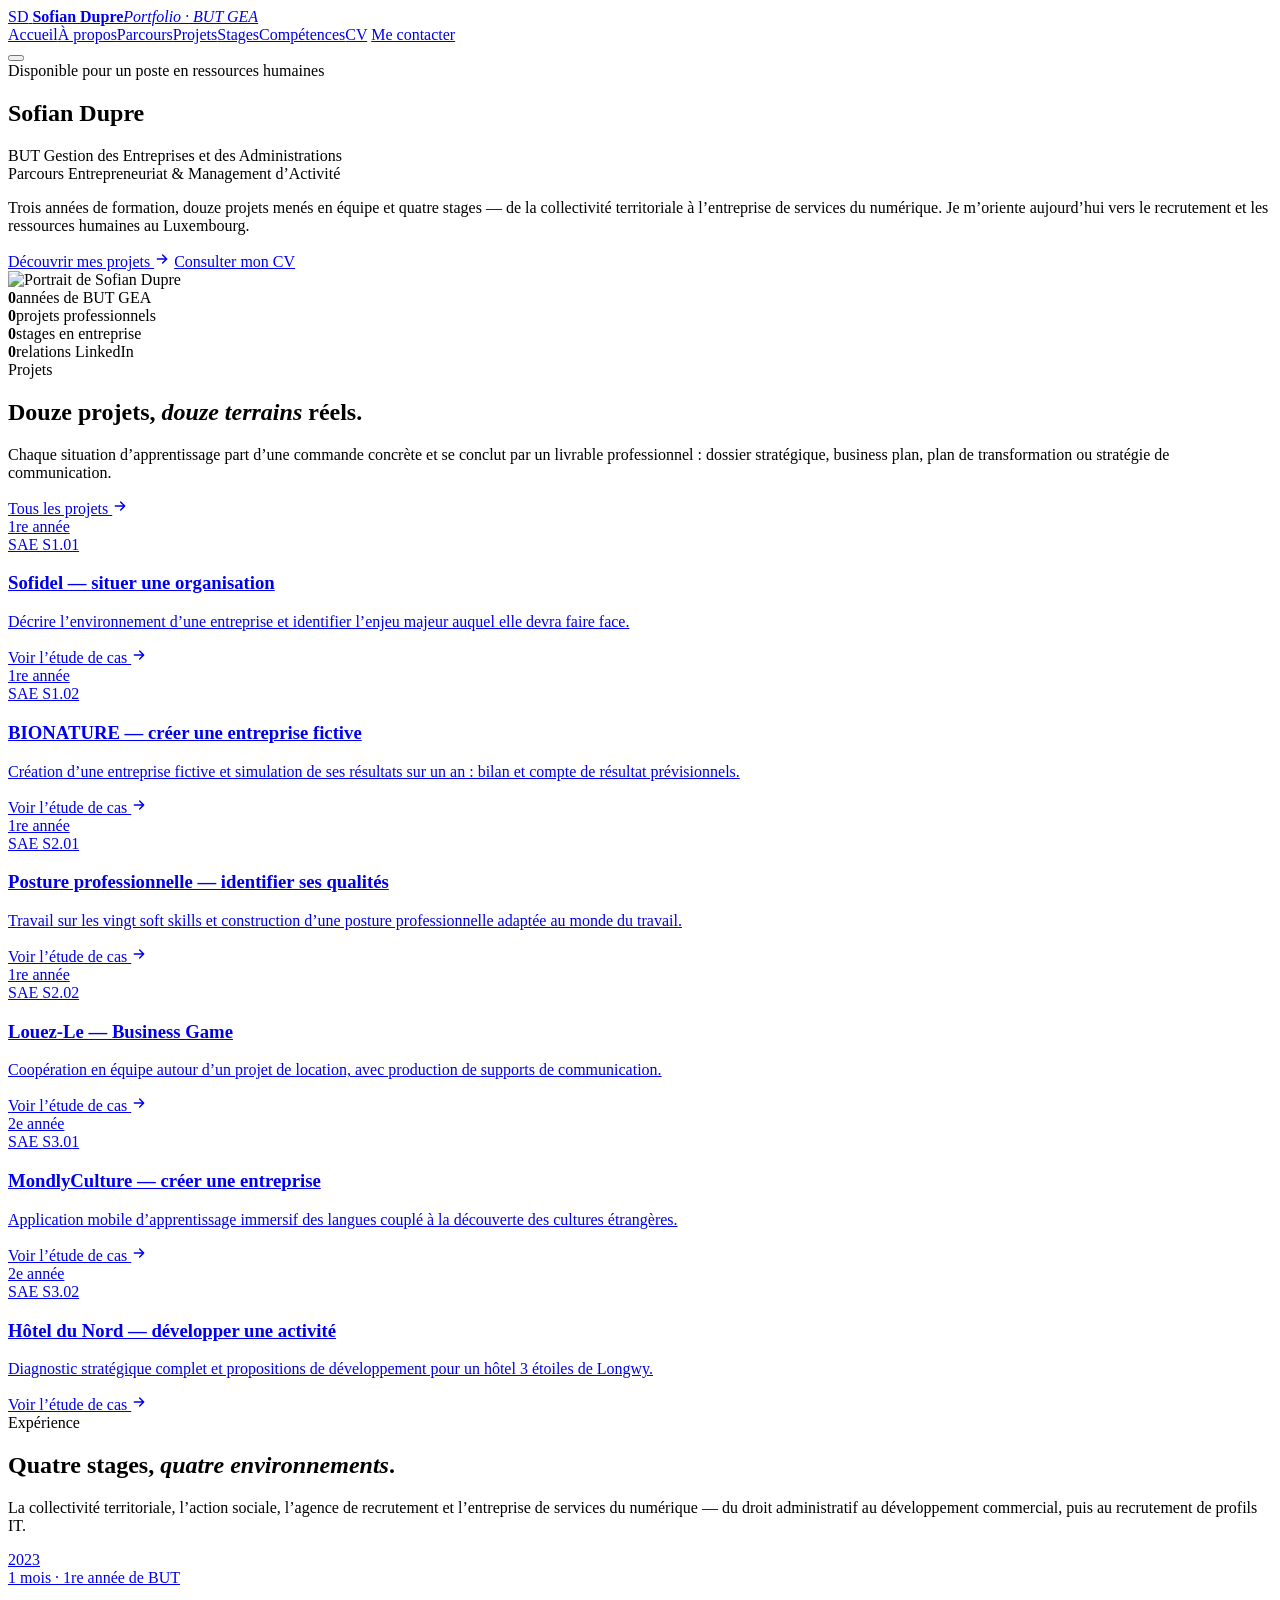
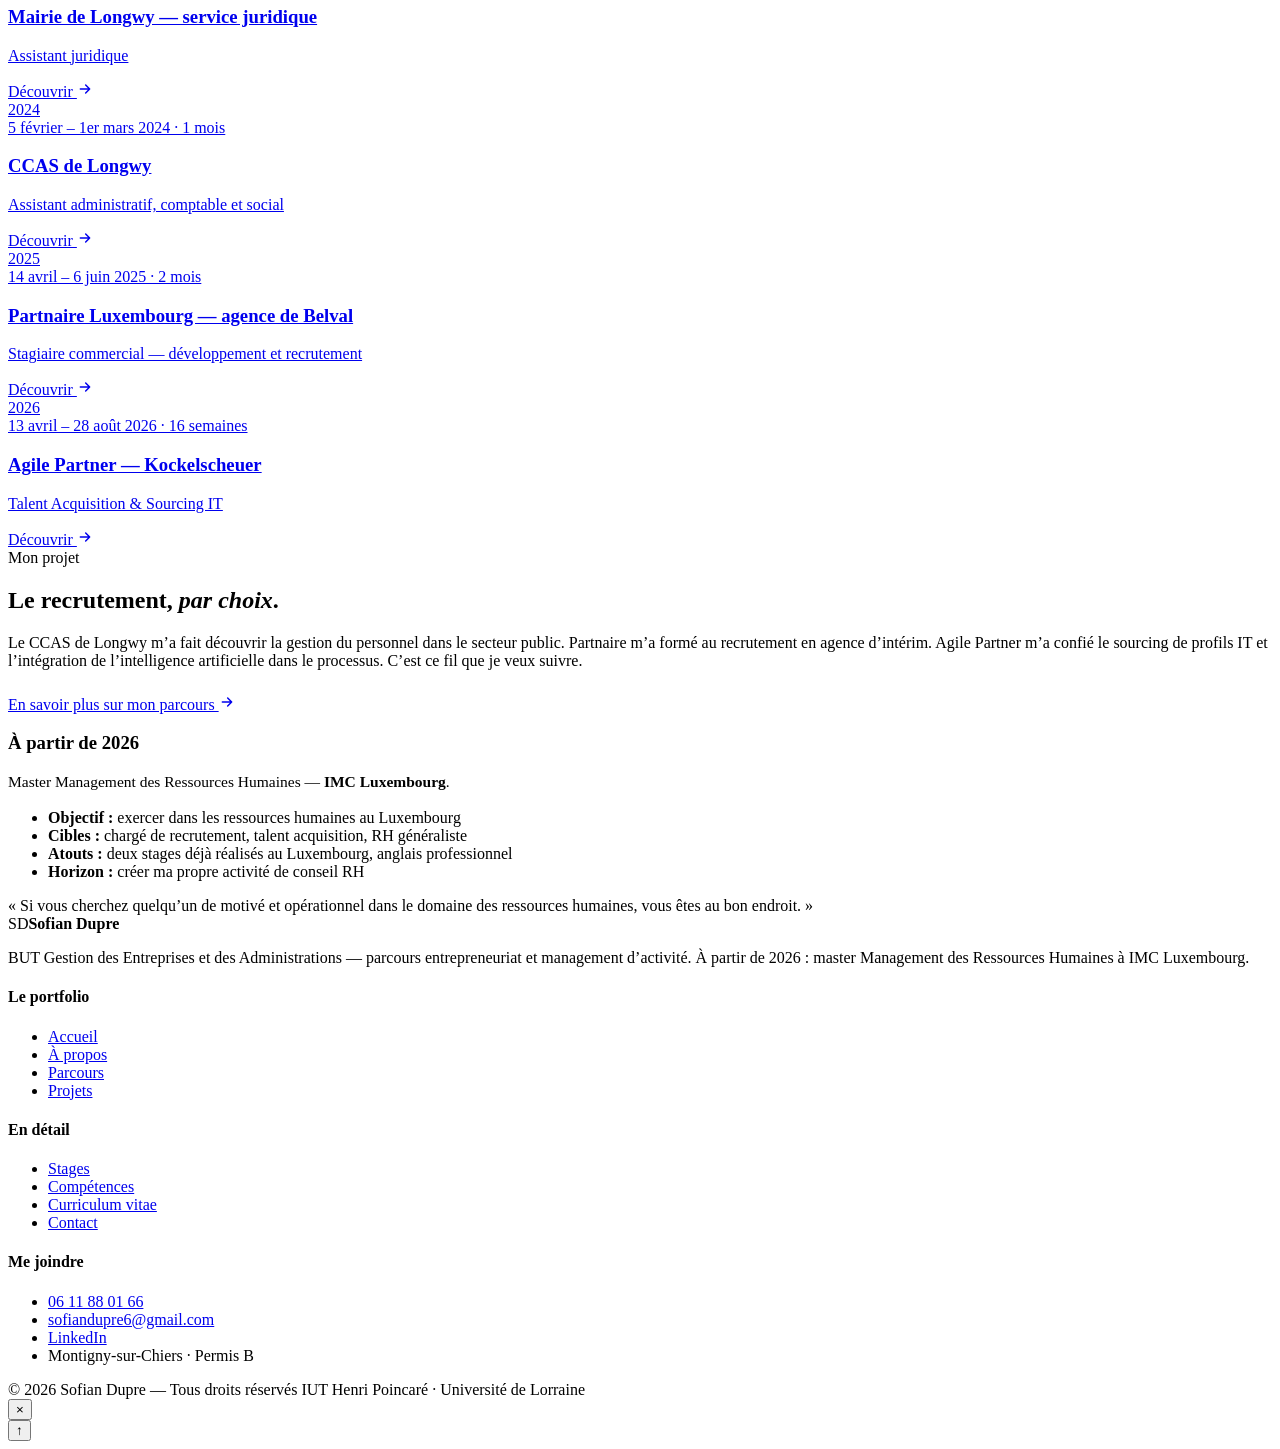
==== index.html @ 9243a303 "Add files via upload" ====
<!DOCTYPE html>
<html lang="fr">
<head>
<meta charset="utf-8">
<meta name="viewport" content="width=device-width,initial-scale=1">
<title>Portfolio · Sofian Dupre</title>
<meta name="description" content="Portfolio de Sofian Dupre — BUT GEA, parcours GEMA. Douze projets, quatre stages, et une orientation vers les ressources humaines au Luxembourg.">
<meta name="author" content="Sofian Dupre">
<meta property="og:title" content="Portfolio · Sofian Dupre">
<meta property="og:description" content="Portfolio de Sofian Dupre — BUT GEA, parcours GEMA. Douze projets, quatre stages, et une orientation vers les ressources humaines au Luxembourg.">
<meta property="og:type" content="website">
<link rel="stylesheet" href="assets/css/style.css">
<link rel="icon" href="data:image/svg+xml,<svg xmlns='http://www.w3.org/2000/svg' viewBox='0 0 64 64'><rect width='64' height='64' rx='14' fill='%2310233F'/><text x='32' y='42' font-family='Arial' font-size='28' font-weight='bold' fill='white' text-anchor='middle'>SD</text></svg>">
</head>
<body>

<header>
  <div class="wrap nav">
    <a class="brand" href="index.html">
      <span class="mono">SD</span>
      <span class="txt"><b>Sofian Dupre</b><i>Portfolio · BUT GEA</i></span>
    </a>
    <nav class="menu" aria-label="Navigation principale">
      <a href="index.html" class="active">Accueil</a><a href="a-propos.html">À propos</a><a href="parcours.html">Parcours</a><a href="projets.html">Projets</a><a href="stages.html">Stages</a><a href="competences.html">Compétences</a><a href="cv.html">CV</a>
      <a class="btn primary" href="contact.html">Me contacter</a>
    </nav>
    <button class="burger" aria-label="Ouvrir le menu" aria-expanded="false">
      <i></i><i></i><i></i></button>
  </div>
</header>

<main>

<section class="hero">
  <div class="wrap">
    <div class="hero-grid">
      <div>
        <span class="pill"><span class="dot"></span>Disponible pour un poste en ressources humaines</span>
        <h1>Sofian <span>Dupre</span></h1>
        <p class="role">BUT Gestion des Entreprises et des Administrations<br>
          Parcours Entrepreneuriat &amp; Management d’Activité</p>
        <p class="pitch">Trois années de formation, douze projets menés en équipe et quatre stages —
          de la collectivité territoriale à l’entreprise de services du numérique. Je m’oriente
          aujourd’hui vers le recrutement et les ressources humaines au Luxembourg.</p>
        <div class="cta">
          <a class="btn primary" href="projets.html">Découvrir mes projets <svg width="16" height="16" viewBox="0 0 24 24" fill="none" stroke="currentColor" stroke-width="2.2" stroke-linecap="round" stroke-linejoin="round"><path d="M5 12h14M13 6l6 6-6 6"/></svg></a>
          <a class="btn ghost" href="cv.html">Consulter mon CV</a>
        </div>
      </div>
      <div class="portrait rv"><img src="assets/img/photo_2026.jpg" alt="Portrait de Sofian Dupre"></div>
    </div>

    <div class="hero-facts rv">
      <div class="fact"><b data-count="3">0</b><span>années de BUT GEA</span></div>
      <div class="fact"><b data-count="12">0</b><span>projets professionnels</span></div>
      <div class="fact"><b data-count="4">0</b><span>stages en entreprise</span></div>
      <div class="fact"><b data-count="3500" data-suffix="+">0</b><span>relations LinkedIn</span></div>
    </div>
  </div>
</section>

<section class="soft">
  <div class="wrap">
    <div class="head-row">
      <div>
        <span class="eyebrow">Projets</span>
        <h2 class="title">Douze projets, <em>douze terrains</em> réels.</h2>
        <p class="lead">Chaque situation d’apprentissage part d’une commande concrète et se
          conclut par un livrable professionnel : dossier stratégique, business plan, plan de
          transformation ou stratégie de communication.</p>
      </div>
      <a class="btn ghost" href="projets.html">Tous les projets <svg width="16" height="16" viewBox="0 0 24 24" fill="none" stroke="currentColor" stroke-width="2.2" stroke-linecap="round" stroke-linejoin="round"><path d="M5 12h14M13 6l6 6-6 6"/></svg></a>
    </div>
    <div class="grid g3"><a class="card rv" href="projets/sofidel.html"><div class="ph fit"><span class="tag">1re année</span><img src="assets/img/sofidel_t.jpg" alt="" loading="lazy"></div><div class="bd"><div class="kk">SAE S1.01</div><h3>Sofidel — situer une organisation</h3><p>Décrire l’environnement d’une entreprise et identifier l’enjeu majeur auquel elle devra faire face.</p><span class="more">Voir l’étude de cas <svg width="16" height="16" viewBox="0 0 24 24" fill="none" stroke="currentColor" stroke-width="2.2" stroke-linecap="round" stroke-linejoin="round"><path d="M5 12h14M13 6l6 6-6 6"/></svg></span></div></a><a class="card rv" href="projets/bionature.html"><div class="ph fit"><span class="tag">1re année</span><img src="assets/img/bilan_actif_t.jpg" alt="" loading="lazy"></div><div class="bd"><div class="kk">SAE S1.02</div><h3>BIONATURE — créer une entreprise fictive</h3><p>Création d’une entreprise fictive et simulation de ses résultats sur un an : bilan et compte de résultat prévisionnels.</p><span class="more">Voir l’étude de cas <svg width="16" height="16" viewBox="0 0 24 24" fill="none" stroke="currentColor" stroke-width="2.2" stroke-linecap="round" stroke-linejoin="round"><path d="M5 12h14M13 6l6 6-6 6"/></svg></span></div></a><a class="card rv" href="projets/posture.html"><div class="ph"><span class="tag">1re année</span><img src="assets/img/soft_skills_t.jpg" alt="" loading="lazy"></div><div class="bd"><div class="kk">SAE S2.01</div><h3>Posture professionnelle — identifier ses qualités</h3><p>Travail sur les vingt soft skills et construction d’une posture professionnelle adaptée au monde du travail.</p><span class="more">Voir l’étude de cas <svg width="16" height="16" viewBox="0 0 24 24" fill="none" stroke="currentColor" stroke-width="2.2" stroke-linecap="round" stroke-linejoin="round"><path d="M5 12h14M13 6l6 6-6 6"/></svg></span></div></a><a class="card rv" href="projets/louezle.html"><div class="ph"><span class="tag">1re année</span><img src="assets/img/louezle_fr_t.jpg" alt="" loading="lazy"></div><div class="bd"><div class="kk">SAE S2.02</div><h3>Louez-Le — Business Game</h3><p>Coopération en équipe autour d’un projet de location, avec production de supports de communication.</p><span class="more">Voir l’étude de cas <svg width="16" height="16" viewBox="0 0 24 24" fill="none" stroke="currentColor" stroke-width="2.2" stroke-linecap="round" stroke-linejoin="round"><path d="M5 12h14M13 6l6 6-6 6"/></svg></span></div></a><a class="card rv" href="projets/mondly.html"><div class="ph fit"><span class="tag">2e année</span><img src="assets/img/mondly_logo_t.jpg" alt="" loading="lazy"></div><div class="bd"><div class="kk">SAE S3.01</div><h3>MondlyCulture — créer une entreprise</h3><p>Application mobile d’apprentissage immersif des langues couplé à la découverte des cultures étrangères.</p><span class="more">Voir l’étude de cas <svg width="16" height="16" viewBox="0 0 24 24" fill="none" stroke="currentColor" stroke-width="2.2" stroke-linecap="round" stroke-linejoin="round"><path d="M5 12h14M13 6l6 6-6 6"/></svg></span></div></a><a class="card rv" href="projets/hotel.html"><div class="ph"><span class="tag">2e année</span><img src="assets/img/hotel_nord_t.jpg" alt="" loading="lazy"></div><div class="bd"><div class="kk">SAE S3.02</div><h3>Hôtel du Nord — développer une activité</h3><p>Diagnostic stratégique complet et propositions de développement pour un hôtel 3 étoiles de Longwy.</p><span class="more">Voir l’étude de cas <svg width="16" height="16" viewBox="0 0 24 24" fill="none" stroke="currentColor" stroke-width="2.2" stroke-linecap="round" stroke-linejoin="round"><path d="M5 12h14M13 6l6 6-6 6"/></svg></span></div></a></div>
  </div>
</section>

<section>
  <div class="wrap">
    <span class="eyebrow">Expérience</span>
    <h2 class="title">Quatre stages, <em>quatre environnements</em>.</h2>
    <p class="lead">La collectivité territoriale, l’action sociale, l’agence de recrutement et
      l’entreprise de services du numérique — du droit administratif au développement commercial,
      puis au recrutement de profils IT.</p>
    <div class="grid g4"><a class="card rv" href="stages/mairie.html"><div class="ph"><span class="tag">2023</span><img src="assets/img/stage_mairie_t.jpg" alt="" loading="lazy"></div><div class="bd"><div class="kk">1 mois · 1re année de BUT</div><h3>Mairie de Longwy — service juridique</h3><p>Assistant juridique</p><span class="more">Découvrir <svg width="16" height="16" viewBox="0 0 24 24" fill="none" stroke="currentColor" stroke-width="2.2" stroke-linecap="round" stroke-linejoin="round"><path d="M5 12h14M13 6l6 6-6 6"/></svg></span></div></a><a class="card rv" href="stages/ccas.html"><div class="ph"><span class="tag">2024</span><img src="assets/img/stage_ccas_t.jpg" alt="" loading="lazy"></div><div class="bd"><div class="kk">5 février – 1er mars 2024 · 1 mois</div><h3>CCAS de Longwy</h3><p>Assistant administratif, comptable et social</p><span class="more">Découvrir <svg width="16" height="16" viewBox="0 0 24 24" fill="none" stroke="currentColor" stroke-width="2.2" stroke-linecap="round" stroke-linejoin="round"><path d="M5 12h14M13 6l6 6-6 6"/></svg></span></div></a><a class="card rv" href="stages/partnaire.html"><div class="ph"><span class="tag">2025</span><img src="assets/img/stage_partnaire_hd_t.jpg" alt="" loading="lazy"></div><div class="bd"><div class="kk">14 avril – 6 juin 2025 · 2 mois</div><h3>Partnaire Luxembourg — agence de Belval</h3><p>Stagiaire commercial — développement et recrutement</p><span class="more">Découvrir <svg width="16" height="16" viewBox="0 0 24 24" fill="none" stroke="currentColor" stroke-width="2.2" stroke-linecap="round" stroke-linejoin="round"><path d="M5 12h14M13 6l6 6-6 6"/></svg></span></div></a><a class="card rv" href="stages/agile.html"><div class="ph"><span class="tag">2026</span><img src="assets/img/stage_agile_t.jpg" alt="" loading="lazy"></div><div class="bd"><div class="kk">13 avril – 28 août 2026 · 16 semaines</div><h3>Agile Partner — Kockelscheuer</h3><p>Talent Acquisition &amp; Sourcing IT</p><span class="more">Découvrir <svg width="16" height="16" viewBox="0 0 24 24" fill="none" stroke="currentColor" stroke-width="2.2" stroke-linecap="round" stroke-linejoin="round"><path d="M5 12h14M13 6l6 6-6 6"/></svg></span></div></a></div>
  </div>
</section>

<section class="soft">
  <div class="wrap">
    <div class="grid g2" style="align-items:center;gap:56px">
      <div class="rv">
        <span class="eyebrow">Mon projet</span>
        <h2 class="title">Le recrutement, <em>par choix</em>.</h2>
        <p class="lead" style="margin-bottom:24px">Le CCAS de Longwy m’a fait découvrir la gestion
          du personnel dans le secteur public. Partnaire m’a formé au recrutement en agence
          d’intérim. Agile Partner m’a confié le sourcing de profils IT et l’intégration de
          l’intelligence artificielle dans le processus. C’est ce fil que je veux suivre.</p>
        <a class="btn primary" href="a-propos.html">En savoir plus sur mon parcours <svg width="16" height="16" viewBox="0 0 24 24" fill="none" stroke="currentColor" stroke-width="2.2" stroke-linecap="round" stroke-linejoin="round"><path d="M5 12h14M13 6l6 6-6 6"/></svg></a>
      </div>
      <div class="panel rv">
        <h3>À partir de 2026</h3>
        <p style="font-size:15.5px;margin-bottom:18px">Master Management des Ressources Humaines
          — <b>IMC Luxembourg</b>.</p>
        <ul class="list">
          <li><b>Objectif :</b> exercer dans les ressources humaines au Luxembourg</li>
          <li><b>Cibles :</b> chargé de recrutement, talent acquisition, RH généraliste</li>
          <li><b>Atouts :</b> deux stages déjà réalisés au Luxembourg, anglais professionnel</li>
          <li><b>Horizon :</b> créer ma propre activité de conseil RH</li>
        </ul>
      </div>
    </div>
    <div class="quote rv">« Si vous cherchez quelqu’un de motivé et opérationnel dans le
      domaine des ressources humaines, vous êtes au bon endroit. »</div>
  </div>
</section>
</main>

<footer>
  <div class="wrap">
    <div class="fgrid">
      <div>
        <div class="fb"><span class="mono">SD</span><b>Sofian Dupre</b></div>
        <p>BUT Gestion des Entreprises et des Administrations — parcours entrepreneuriat et
           management d’activité. À partir de 2026 : master Management des Ressources Humaines
           à IMC Luxembourg.</p>
      </div>
      <div><h4>Le portfolio</h4><ul>
        <li><a href="index.html">Accueil</a></li>
        <li><a href="a-propos.html">À propos</a></li>
        <li><a href="parcours.html">Parcours</a></li>
        <li><a href="projets.html">Projets</a></li></ul></div>
      <div><h4>En détail</h4><ul>
        <li><a href="stages.html">Stages</a></li>
        <li><a href="competences.html">Compétences</a></li>
        <li><a href="cv.html">Curriculum vitae</a></li>
        <li><a href="contact.html">Contact</a></li></ul></div>
      <div><h4>Me joindre</h4><ul>
        <li><a href="tel:+33611880166">06 11 88 01 66</a></li>
        <li><a href="mailto:sofiandupre6@gmail.com">sofiandupre6@gmail.com</a></li>
        <li><a href="https://www.linkedin.com/in/dupresofian" target="_blank"
               rel="noopener">LinkedIn</a></li>
        <li>Montigny-sur-Chiers · Permis B</li></ul></div>
    </div>
    <div class="fbot">
      <span>© <span id="year">2026</span> Sofian Dupre — Tous droits réservés</span>
      <span>IUT Henri Poincaré · Université de Lorraine</span>
    </div>
  </div>
</footer>

<div id="lb" role="dialog" aria-label="Visionneuse">
  <button class="x" aria-label="Fermer">×</button><img alt="" hidden><div class="cap"></div>
</div>
<button id="top" aria-label="Haut de page">↑</button>
<script src="assets/js/main.js"></script>
</body>
</html>
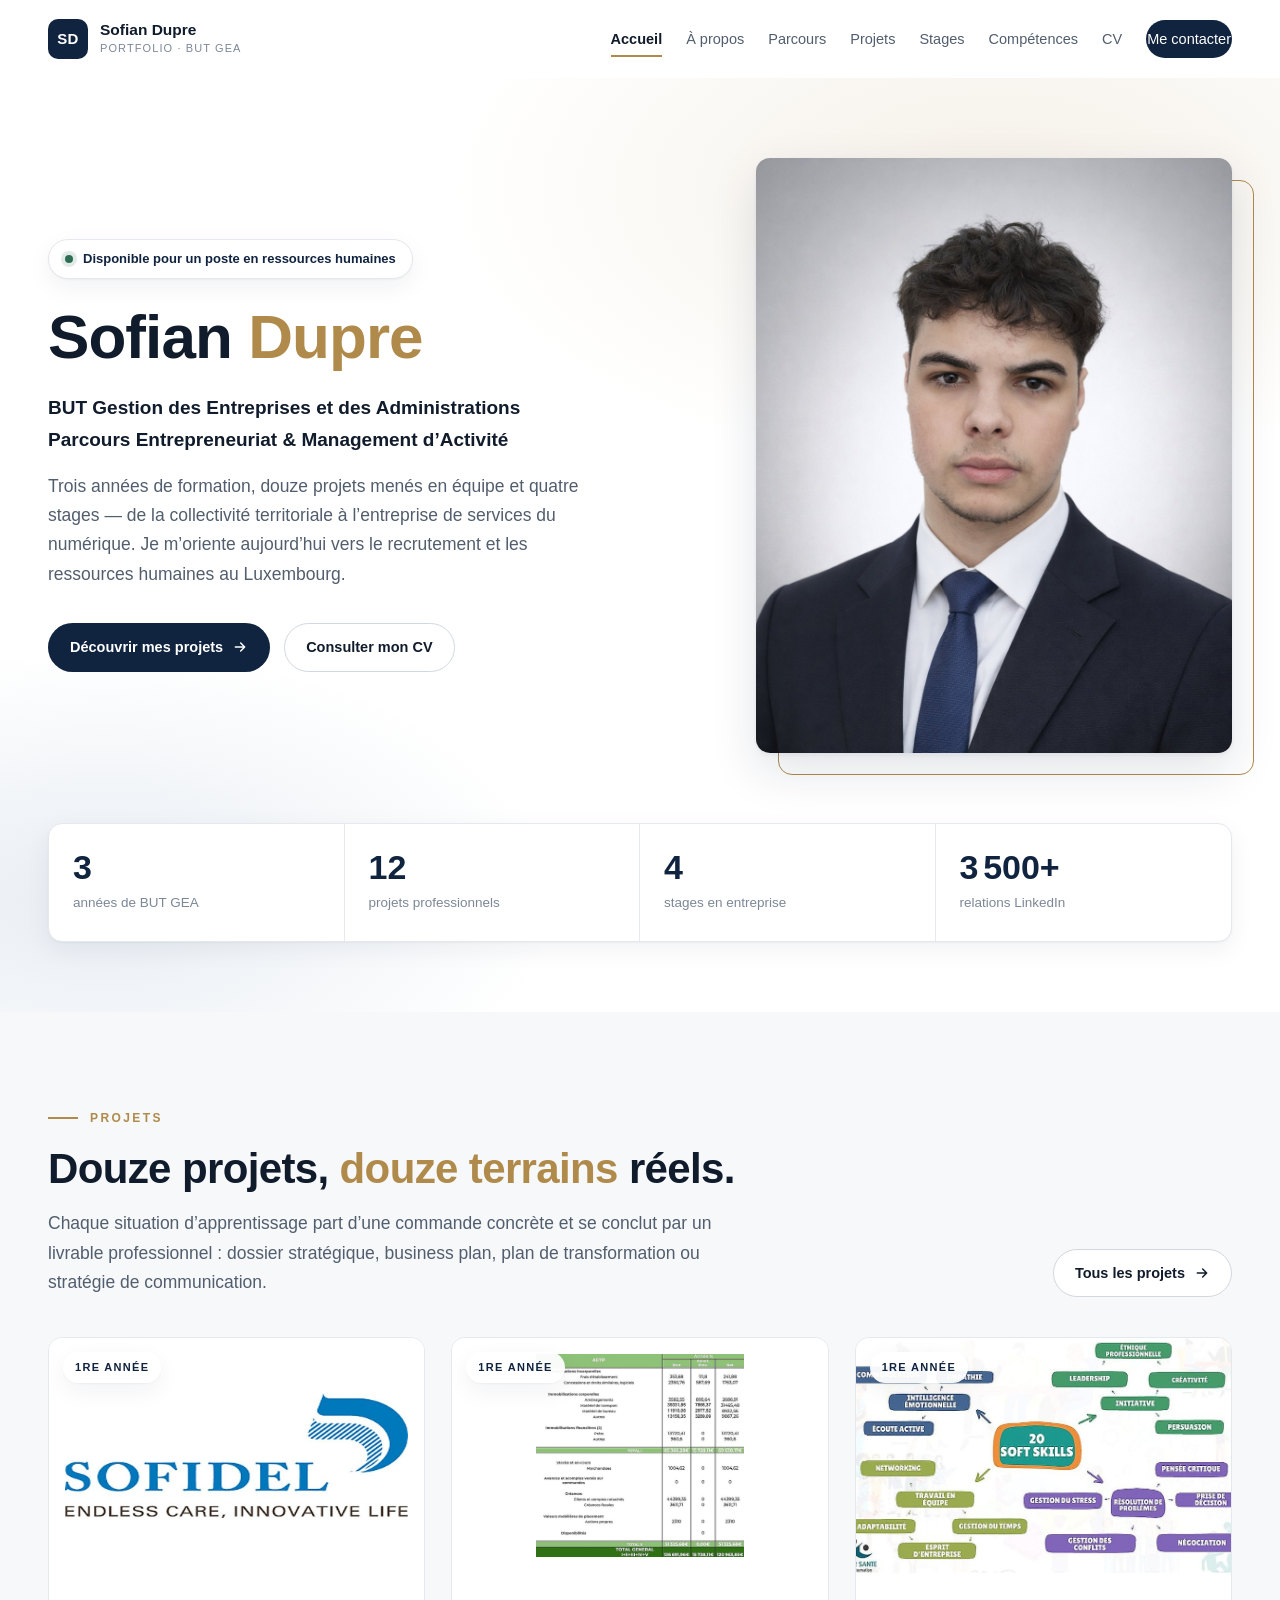
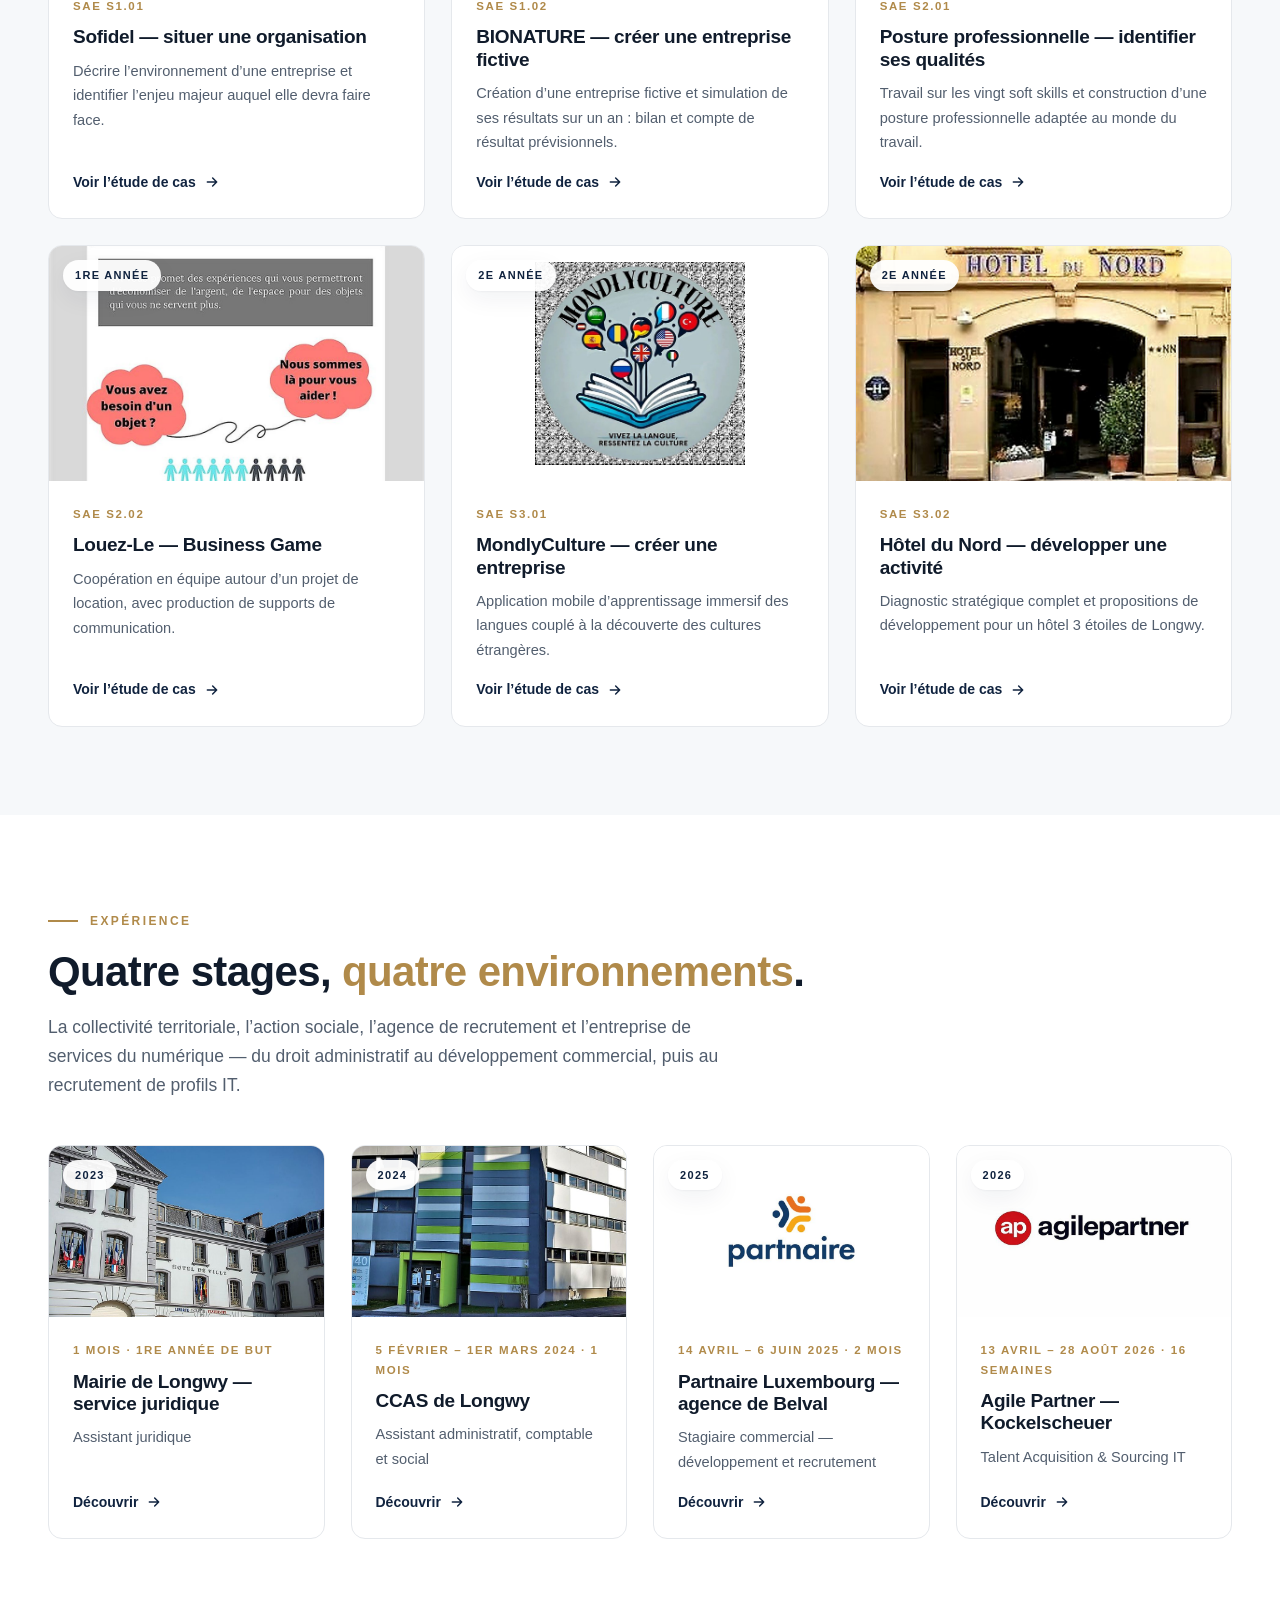
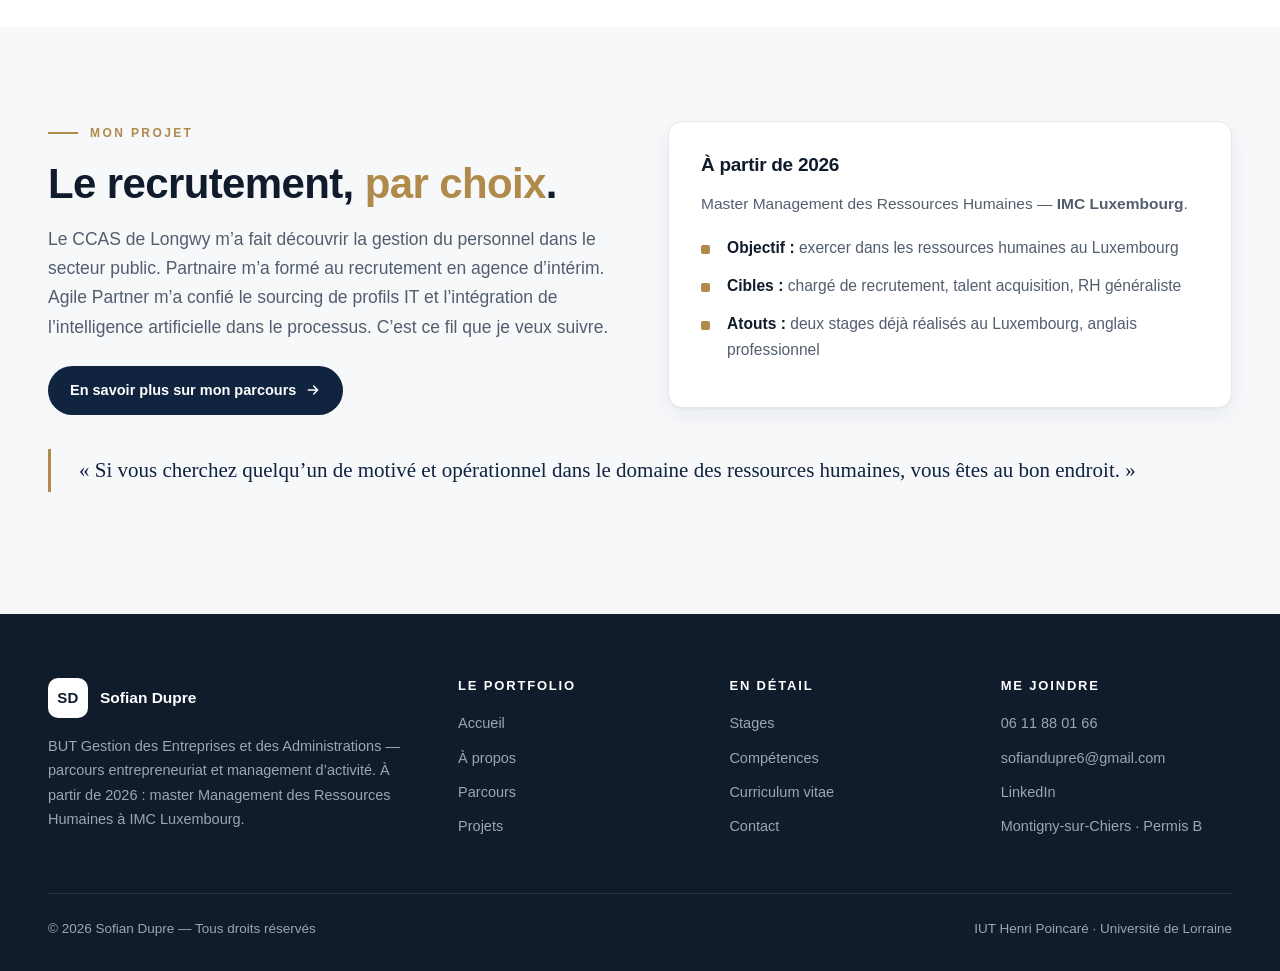
==== commit f5ad628c: "Add files via upload" ====
--- a/index.html
+++ b/index.html
@@ -106,7 +106,6 @@
           <li><b>Objectif :</b> exercer dans les ressources humaines au Luxembourg</li>
           <li><b>Cibles :</b> chargé de recrutement, talent acquisition, RH généraliste</li>
           <li><b>Atouts :</b> deux stages déjà réalisés au Luxembourg, anglais professionnel</li>
-          <li><b>Horizon :</b> créer ma propre activité de conseil RH</li>
         </ul>
       </div>
     </div>
--- a/assets/css/style.css
+++ b/assets/css/style.css
@@ -0,0 +1,331 @@
+/* =========================================================================
+   Sofian Dupre — portfolio · feuille de styles
+   ========================================================================= */
+:root{
+  --navy:#10233F; --navy-2:#1B3557; --gold:#B08A4A; --gold-2:#C9A469;
+  --ink:#101B2B; --body:#525E6E; --mute:#7C8797;
+  --line:#E5E8EC; --line-2:#D3D8DF;
+  --bg:#FFFFFF; --soft:#F6F8FA; --soft-2:#EFF2F6;
+  --c-blue:#1D4E89; --c-green:#2C6E54; --c-red:#8E3B33; --c-plum:#4A4270;
+  --c-gold:#8A6B2F; --c-teal:#1F5A6E;
+  --sans:"Inter","Segoe UI",-apple-system,BlinkMacSystemFont,"Helvetica Neue",Arial,sans-serif;
+  --serif:"Iowan Old Style","Palatino Linotype",Georgia,serif;
+  --shadow:0 1px 2px rgba(16,35,63,.04),0 8px 24px rgba(16,35,63,.06);
+  --shadow-l:0 2px 4px rgba(16,35,63,.06),0 18px 48px rgba(16,35,63,.12);
+  --r:14px; --wrap:1240px; --head:78px;
+}
+*{margin:0;padding:0;box-sizing:border-box}
+html{scroll-behavior:smooth;scroll-padding-top:calc(var(--head) + 20px)}
+body{font-family:var(--sans);color:var(--body);background:var(--bg);
+  font-size:16.5px;line-height:1.68;-webkit-font-smoothing:antialiased}
+img{max-width:100%;display:block}
+a{color:inherit;text-decoration:none}
+h1,h2,h3,h4,h5{color:var(--ink);line-height:1.18;font-weight:700;letter-spacing:-.015em}
+.wrap{max-width:var(--wrap);margin:0 auto;padding:0 28px}
+.sr{position:absolute;width:1px;height:1px;overflow:hidden;clip:rect(0 0 0 0)}
+
+/* ---------------- en-tête ---------------- */
+header{position:fixed;top:0;left:0;right:0;height:var(--head);z-index:900;
+  background:rgba(255,255,255,.88);backdrop-filter:saturate(180%) blur(14px);
+  border-bottom:1px solid transparent;transition:.3s}
+header.scrolled{border-bottom-color:var(--line);box-shadow:0 6px 24px rgba(16,35,63,.06)}
+.nav{display:flex;align-items:center;justify-content:space-between;height:var(--head)}
+.brand{display:flex;align-items:center;gap:12px}
+.brand .txt{display:block}
+.brand .txt b{display:block;font-size:15.5px;color:var(--ink);font-weight:700;line-height:1.25}
+.brand .txt i{display:block;font-style:normal;font-size:11px;color:var(--mute);
+  letter-spacing:.1em;text-transform:uppercase}
+.brand .mono,footer .mono{width:40px;height:40px;min-width:40px;border-radius:10px;
+  background:var(--navy);color:#fff;display:flex;align-items:center;justify-content:center;
+  font-weight:700;font-size:15px;letter-spacing:.02em;text-transform:none}
+.menu{display:flex;align-items:center;gap:24px}
+.menu a{font-size:14.5px;font-weight:500;color:var(--body);position:relative;padding:6px 0}
+.menu a::after{content:"";position:absolute;left:0;right:100%;bottom:0;height:2px;
+  background:var(--gold);transition:right .28s}
+.menu a:hover{color:var(--ink)}
+.menu a:hover::after,.menu a.active::after{right:0}
+.menu a.active{color:var(--ink);font-weight:600}
+.btn{display:inline-flex;align-items:center;gap:9px;font-size:14.5px;font-weight:600;
+  padding:11px 21px;white-space:nowrap;border-radius:100px;transition:.25s;border:1px solid transparent;
+  cursor:pointer;font-family:inherit}
+.btn.primary{background:var(--navy);color:#fff}
+.btn.primary:hover{background:var(--navy-2);transform:translateY(-2px);
+  box-shadow:0 10px 26px rgba(16,35,63,.24)}
+.btn.ghost{border-color:var(--line-2);color:var(--ink);background:#fff}
+.btn.ghost:hover{border-color:var(--navy);transform:translateY(-2px)}
+.btn.gold{background:var(--gold);color:#fff}
+.btn.gold:hover{background:var(--gold-2);transform:translateY(-2px)}
+.burger{display:none;width:42px;height:42px;border:1px solid var(--line);border-radius:10px;
+  background:#fff;position:relative;cursor:pointer}
+.burger i{position:absolute;left:11px;right:11px;height:2px;background:var(--ink);
+  transition:.28s;border-radius:2px}
+.burger i:nth-child(1){top:14px}.burger i:nth-child(2){top:20px}.burger i:nth-child(3){top:26px}
+.burger.on i:nth-child(1){transform:translateY(6px) rotate(45deg)}
+.burger.on i:nth-child(2){opacity:0}
+.burger.on i:nth-child(3){transform:translateY(-6px) rotate(-45deg)}
+
+/* ---------------- structure ---------------- */
+main{padding-top:var(--head)}
+section{padding:88px 0}
+section.soft{background:var(--soft)}
+.eyebrow{display:inline-flex;align-items:center;gap:12px;font-size:12px;font-weight:700;
+  letter-spacing:.2em;text-transform:uppercase;color:var(--gold);margin-bottom:16px}
+.eyebrow::before{content:"";width:30px;height:2px;background:var(--gold)}
+h2.title{font-size:clamp(28px,3.4vw,42px);margin-bottom:16px}
+h2.title em{font-style:normal;color:var(--gold)}
+.lead{font-size:17.5px;color:var(--body);max-width:70ch;margin-bottom:44px}
+.head-row{display:flex;align-items:flex-end;justify-content:space-between;gap:30px;
+  flex-wrap:wrap;margin-bottom:40px}
+.head-row .lead{margin-bottom:0}
+
+/* ---------------- accueil ---------------- */
+.hero{position:relative;padding:80px 0 70px;overflow:hidden}
+.hero::before{content:"";position:absolute;inset:0;
+  background:radial-gradient(900px 460px at 78% 12%,rgba(176,138,74,.13),transparent 62%),
+             radial-gradient(760px 420px at 8% 88%,rgba(29,78,137,.10),transparent 60%)}
+.hero .wrap{position:relative}
+.hero-grid{display:grid;grid-template-columns:1.15fr .85fr;gap:64px;align-items:center}
+.pill{display:inline-flex;align-items:center;gap:10px;font-size:13px;font-weight:600;
+  color:var(--navy);background:#fff;border:1px solid var(--line);border-radius:100px;
+  padding:8px 16px;box-shadow:var(--shadow);margin-bottom:26px}
+.pill .dot{width:8px;height:8px;border-radius:50%;background:#2C6E54;
+  box-shadow:0 0 0 4px rgba(44,110,84,.14)}
+.hero h1{font-size:clamp(38px,5.2vw,62px);line-height:1.04;margin-bottom:22px}
+.hero h1 span{color:var(--gold)}
+.hero .role{font-size:19px;font-weight:600;color:var(--ink);margin-bottom:16px}
+.hero p.pitch{font-size:17.5px;max-width:56ch;margin-bottom:34px}
+.hero .cta{display:flex;gap:14px;flex-wrap:wrap}
+.portrait{position:relative}
+.portrait img{width:100%;border-radius:var(--r);box-shadow:var(--shadow-l);position:relative;z-index:2}
+.portrait::after{content:"";position:absolute;inset:22px -22px -22px 22px;
+  border:1.5px solid var(--gold);border-radius:var(--r);z-index:1}
+.hero-facts{display:grid;grid-template-columns:repeat(4,1fr);gap:0;margin-top:70px;
+  background:#fff;border:1px solid var(--line);border-radius:var(--r);box-shadow:var(--shadow)}
+.fact{padding:26px 24px;border-right:1px solid var(--line)}
+.fact:last-child{border-right:none}
+.fact b{display:block;font-size:34px;font-weight:700;color:var(--navy);line-height:1}
+.fact span{display:block;font-size:13.5px;color:var(--mute);margin-top:8px}
+
+/* ---------------- cartes ---------------- */
+.grid{display:grid;gap:26px}
+.g2{grid-template-columns:repeat(2,1fr)}
+.g3{grid-template-columns:repeat(3,1fr)}
+.g4{grid-template-columns:repeat(4,1fr)}
+.card{background:#fff;border:1px solid var(--line);border-radius:var(--r);overflow:hidden;
+  transition:.3s;display:flex;flex-direction:column;height:100%}
+a.card:hover{transform:translateY(-6px);box-shadow:var(--shadow-l);border-color:var(--line-2)}
+.card .ph{aspect-ratio:16/10;overflow:hidden;background:var(--soft-2);position:relative}
+.card .ph img{width:100%;height:100%;object-fit:cover;transition:transform .5s}
+.card .ph.fit{background:#fff}
+.card .ph.fit img{object-fit:contain;padding:16px}
+a.card:hover .ph img{transform:scale(1.05)}
+.card .tag{position:absolute;left:14px;top:14px;background:rgba(255,255,255,.94);
+  color:var(--navy);font-size:11px;font-weight:700;letter-spacing:.12em;text-transform:uppercase;
+  padding:6px 12px;border-radius:100px;box-shadow:var(--shadow)}
+.card .bd{padding:24px;flex:1;display:flex;flex-direction:column}
+.card .kk{font-size:11.5px;font-weight:700;letter-spacing:.14em;text-transform:uppercase;
+  color:var(--acc,var(--gold));margin-bottom:10px}
+.card h3{font-size:19px;margin-bottom:10px}
+.card p{font-size:14.6px;color:var(--body);flex:1}
+.card .more{margin-top:16px;font-size:14px;font-weight:600;color:var(--navy);
+  display:inline-flex;align-items:center;gap:8px}
+.card .more svg{transition:transform .25s}
+a.card:hover .more svg{transform:translateX(5px)}
+
+/* ---------------- filtres ---------------- */
+.filters{display:flex;gap:10px;flex-wrap:wrap;margin-bottom:32px}
+.filters button{font-family:inherit;font-size:13.5px;font-weight:600;color:var(--body);
+  background:#fff;border:1px solid var(--line);border-radius:100px;padding:9px 20px;
+  cursor:pointer;transition:.22s}
+.filters button:hover{border-color:var(--navy);color:var(--ink)}
+.filters button.on{background:var(--navy);border-color:var(--navy);color:#fff}
+
+/* ---------------- panneaux, listes ---------------- */
+.panel{background:#fff;border:1px solid var(--line);border-radius:var(--r);padding:32px;
+  box-shadow:var(--shadow)}
+.panel.tinted{background:var(--soft);box-shadow:none}
+.panel h3{font-size:19px;margin-bottom:14px}
+.list{list-style:none}
+.list li{position:relative;padding-left:26px;margin-bottom:12px;font-size:15.6px}
+.list li::before{content:"";position:absolute;left:0;top:10px;width:9px;height:9px;
+  border-radius:2px;background:var(--acc,var(--gold))}
+.list li b{color:var(--ink);font-weight:600}
+.quote{border-left:3px solid var(--gold);padding:6px 0 6px 28px;margin:34px 0;
+  font-family:var(--serif);font-size:21px;line-height:1.5;color:var(--navy)}
+
+/* ---------------- parcours ---------------- */
+.timeline{position:relative;padding-left:34px}
+.timeline::before{content:"";position:absolute;left:7px;top:6px;bottom:6px;width:2px;
+  background:linear-gradient(var(--line-2),var(--line))}
+.tl{position:relative;padding-bottom:34px}
+.tl::before{content:"";position:absolute;left:-34px;top:5px;width:16px;height:16px;
+  border-radius:50%;background:#fff;border:3px solid var(--acc,var(--navy))}
+.tl .y{font-size:12.5px;font-weight:700;letter-spacing:.14em;color:var(--acc,var(--navy))}
+.tl h3{font-size:20px;margin:6px 0 8px}
+.tl p{font-size:15.5px}
+
+/* ---------------- étude de cas ---------------- */
+.case-hero{background:var(--navy);color:#fff;padding:64px 0 58px;position:relative;
+  overflow:hidden}
+.case-hero::after{content:"";position:absolute;right:-120px;top:-120px;width:460px;height:460px;
+  border-radius:50%;background:radial-gradient(circle,rgba(176,138,74,.28),transparent 68%)}
+.case-hero .wrap{position:relative;z-index:2}
+.crumbs{font-size:12.5px;letter-spacing:.1em;text-transform:uppercase;color:#9FB3CE;
+  margin-bottom:22px}
+.crumbs a:hover{color:#fff}
+.case-hero .tag{display:inline-block;background:var(--gold);color:#fff;font-size:11.5px;
+  font-weight:700;letter-spacing:.14em;text-transform:uppercase;padding:6px 14px;
+  border-radius:100px;margin-bottom:18px}
+.case-hero h1{color:#fff;font-size:clamp(28px,3.8vw,44px);margin-bottom:16px;max-width:20ch}
+.case-hero p{color:#C7D5E6;font-size:17.5px;max-width:70ch}
+.case-meta{display:grid;grid-template-columns:repeat(auto-fit,minmax(180px,1fr));gap:0;
+  margin-top:38px;border-top:1px solid rgba(255,255,255,.18)}
+.case-meta div{padding:20px 24px 0 0}
+.case-meta .k{display:block;font-size:11px;letter-spacing:.14em;text-transform:uppercase;
+  color:#8FA6C4;font-weight:700;margin-bottom:6px}
+.case-meta .v{font-size:15px;color:#fff;font-weight:600}
+.callout{background:var(--soft);border-left:3px solid var(--gold);border-radius:0 12px 12px 0;
+  padding:26px 30px;margin-bottom:40px}
+.callout .k{font-size:11.5px;letter-spacing:.16em;text-transform:uppercase;color:var(--gold);
+  font-weight:700;margin-bottom:8px}
+.callout p{font-family:var(--serif);font-size:19px;color:var(--ink);line-height:1.55}
+.blk{margin-bottom:40px}
+.blk h3{font-size:21px;margin-bottom:16px;padding-bottom:12px;border-bottom:1px solid var(--line)}
+.gal{display:grid;grid-template-columns:repeat(auto-fill,minmax(300px,1fr));gap:22px;
+  margin:28px 0}
+.gal figure{margin:0;cursor:zoom-in;border:1px solid var(--line);border-radius:12px;
+  overflow:hidden;background:#fff;transition:.28s}
+.gal figure:hover{box-shadow:var(--shadow-l);transform:translateY(-3px)}
+.gal img{width:100%;background:#fff}
+.gal figcaption{font-size:13px;color:var(--mute);padding:12px 16px 14px;line-height:1.5}
+.gal.wide{grid-template-columns:1fr}
+.pager{display:flex;justify-content:space-between;gap:20px;border-top:1px solid var(--line);
+  padding-top:32px;margin-top:20px;flex-wrap:wrap}
+.pager a{font-size:14.5px;font-weight:600;color:var(--navy);display:inline-flex;
+  align-items:center;gap:10px}
+.pager a:hover{color:var(--gold)}
+
+/* ---------------- compétences ---------------- */
+.matrix{display:grid;grid-template-columns:repeat(5,1fr);gap:12px}
+.matrix .h{padding:14px 12px;border-radius:10px;color:#fff;font-weight:700;font-size:14.5px;
+  text-align:center}
+.matrix .c{border:1px solid var(--line);border-top:3px solid var(--cc);border-radius:10px;
+  padding:16px;background:#fff;min-height:120px}
+.matrix .c .lv{font-size:11px;font-weight:700;letter-spacing:.1em;color:var(--cc);
+  margin-bottom:8px}
+.matrix .c .tx{font-size:14px;color:var(--body);line-height:1.45}
+.matrix .void{border:1px dashed var(--line-2);border-radius:10px;background:var(--soft);
+  min-height:120px}
+
+/* ---------------- CV ---------------- */
+.cv-grid{display:grid;grid-template-columns:repeat(2,1fr);gap:26px}
+.cv-card{background:#fff;border:1px solid var(--line);border-radius:var(--r);overflow:hidden;
+  box-shadow:var(--shadow)}
+.cv-card .top{padding:26px 28px;border-bottom:1px solid var(--line)}
+.cv-card h3{font-size:19px;margin-bottom:6px}
+.cv-card .top p{font-size:14.5px}
+.cv-card embed,.cv-card iframe{width:100%;height:520px;border:0;background:var(--soft)}
+.cv-card .bot{padding:20px 28px;display:flex;gap:12px;flex-wrap:wrap}
+
+/* ---------------- contact ---------------- */
+.contact-box{background:var(--navy);border-radius:20px;padding:60px;color:#fff;
+  position:relative;overflow:hidden}
+.contact-box::after{content:"";position:absolute;left:-100px;bottom:-140px;width:420px;
+  height:420px;border-radius:50%;
+  background:radial-gradient(circle,rgba(176,138,74,.3),transparent 70%)}
+.contact-box>*{position:relative;z-index:2}
+.contact-box h2{color:#fff;font-size:clamp(26px,3.2vw,38px);margin-bottom:16px}
+.contact-box p{color:#C7D5E6;font-size:17.5px;max-width:64ch;margin-bottom:38px}
+.cinfo{display:grid;grid-template-columns:repeat(2,1fr);gap:16px}
+.cinfo a,.cinfo div{display:block;border:1px solid rgba(255,255,255,.2);border-radius:12px;
+  padding:20px 24px;transition:.25s}
+.cinfo a:hover{background:rgba(255,255,255,.08);border-color:rgba(255,255,255,.4);
+  transform:translateY(-3px)}
+.cinfo .k{display:block;font-size:11.5px;letter-spacing:.16em;text-transform:uppercase;
+  color:#8FA6C4;font-weight:700;margin-bottom:6px}
+.cinfo .v{font-size:16.5px;font-weight:600;color:#fff}
+
+/* ---------------- pied de page ---------------- */
+footer{background:var(--ink);color:#9AA6B6;padding:64px 0 30px;font-size:14.5px}
+.fgrid{display:grid;grid-template-columns:1.6fr 1fr 1fr 1fr;gap:40px;padding-bottom:44px;
+  border-bottom:1px solid rgba(255,255,255,.1)}
+footer h4{color:#fff;font-size:13px;letter-spacing:.14em;text-transform:uppercase;
+  margin-bottom:18px;font-weight:700}
+footer a:hover{color:#fff}
+footer .fb{display:flex;align-items:center;gap:12px;margin-bottom:16px}
+footer .fb .mono{background:#fff;color:var(--ink)}
+footer .fb b{color:#fff}
+footer .fb b{color:#fff;font-size:15.5px}
+footer ul{list-style:none}
+footer li{margin-bottom:10px}
+.fbot{display:flex;justify-content:space-between;gap:20px;padding-top:24px;font-size:13.5px;
+  flex-wrap:wrap}
+
+/* ---------------- visionneuse ---------------- */
+#lb{position:fixed;inset:0;z-index:1000;background:rgba(10,18,30,.94);display:none;
+  align-items:center;justify-content:center;padding:40px;cursor:zoom-out}
+#lb.on{display:flex}
+#lb img{max-width:94vw;max-height:82vh;border-radius:8px;box-shadow:0 30px 80px rgba(0,0,0,.6)}
+#lb .cap{position:absolute;bottom:26px;left:0;right:0;text-align:center;color:#C7D5E6;
+  font-size:14px;padding:0 40px}
+#lb .x{position:absolute;top:24px;right:28px;width:44px;height:44px;border-radius:50%;
+  border:1px solid rgba(255,255,255,.3);color:#fff;display:grid;place-items:center;
+  font-size:22px;background:transparent;cursor:pointer}
+#top{position:fixed;right:26px;bottom:26px;width:46px;height:46px;border-radius:50%;
+  background:var(--navy);color:#fff;display:grid;place-items:center;box-shadow:var(--shadow-l);
+  opacity:0;pointer-events:none;transition:.3s;z-index:800;border:0;cursor:pointer}
+#top.on{opacity:1;pointer-events:auto}
+
+/* ---------------- apparitions ---------------- */
+.rv{opacity:0;transform:translateY(22px);transition:opacity .7s ease,transform .7s ease}
+.rv.in{opacity:1;transform:none}
+
+/* ---------------- responsive ---------------- */
+@media(max-width:1000px){
+  .hero-grid{grid-template-columns:1fr;gap:44px}
+  .portrait{max-width:340px}
+  .g3,.g4{grid-template-columns:repeat(2,1fr)}
+  .matrix{grid-template-columns:repeat(2,1fr)}
+  .matrix .h{grid-column:1/-1}
+  .fgrid{grid-template-columns:1fr 1fr}
+}
+@media(max-width:760px){
+  :root{--head:66px}
+  body{font-size:16px}
+  section{padding:64px 0}
+  .menu{position:fixed;top:var(--head);left:0;right:0;background:#fff;flex-direction:column;
+    align-items:stretch;gap:0;padding:12px 0 20px;border-bottom:1px solid var(--line);
+    box-shadow:var(--shadow-l);transform:translateY(-140%);transition:transform .32s;
+    max-height:calc(100vh - var(--head));overflow:auto}
+  .menu.open{transform:none}
+  .menu a{padding:14px 28px;font-size:16px;border-bottom:1px solid var(--soft-2)}
+  .menu a::after{display:none}
+  .menu .btn{margin:16px 28px 0;justify-content:center}
+  .burger{display:block}
+  .g2,.g3,.g4,.cv-grid,.cinfo,.hero-facts{grid-template-columns:1fr}
+  .fact{border-right:none;border-bottom:1px solid var(--line)}
+  .fact:last-child{border-bottom:none}
+  .matrix{grid-template-columns:1fr}
+  .contact-box{padding:36px 26px}
+  .fgrid{grid-template-columns:1fr;gap:30px}
+  .case-hero{padding:44px 0 40px}
+  .gal{grid-template-columns:1fr}
+}
+@media print{
+  header,#top,.burger,.filters,.pager{display:none}
+  main{padding-top:0}
+}
+
+/* ---------------- puces d'outils ---------------- */
+.chipset{display:flex;flex-wrap:wrap;gap:10px}
+.chipset .chip{font-size:13.5px;font-weight:600;color:var(--navy);background:var(--soft);
+  border:1px solid var(--line);border-radius:100px;padding:8px 17px}
+
+.gal{align-items:start}
+.gal figure{display:flex;flex-direction:column}
+.gal img{max-height:460px;object-fit:contain;object-position:top}
+.semhead{display:flex;align-items:baseline;justify-content:space-between;gap:16px;
+  border-bottom:2px solid var(--line);padding-bottom:10px;flex-wrap:wrap;margin-bottom:4px}
+.semhead h3{font-size:21px;letter-spacing:-.01em}
+.semhead span{font-size:13px;color:var(--muted);font-weight:600;
+  text-transform:uppercase;letter-spacing:.06em}
